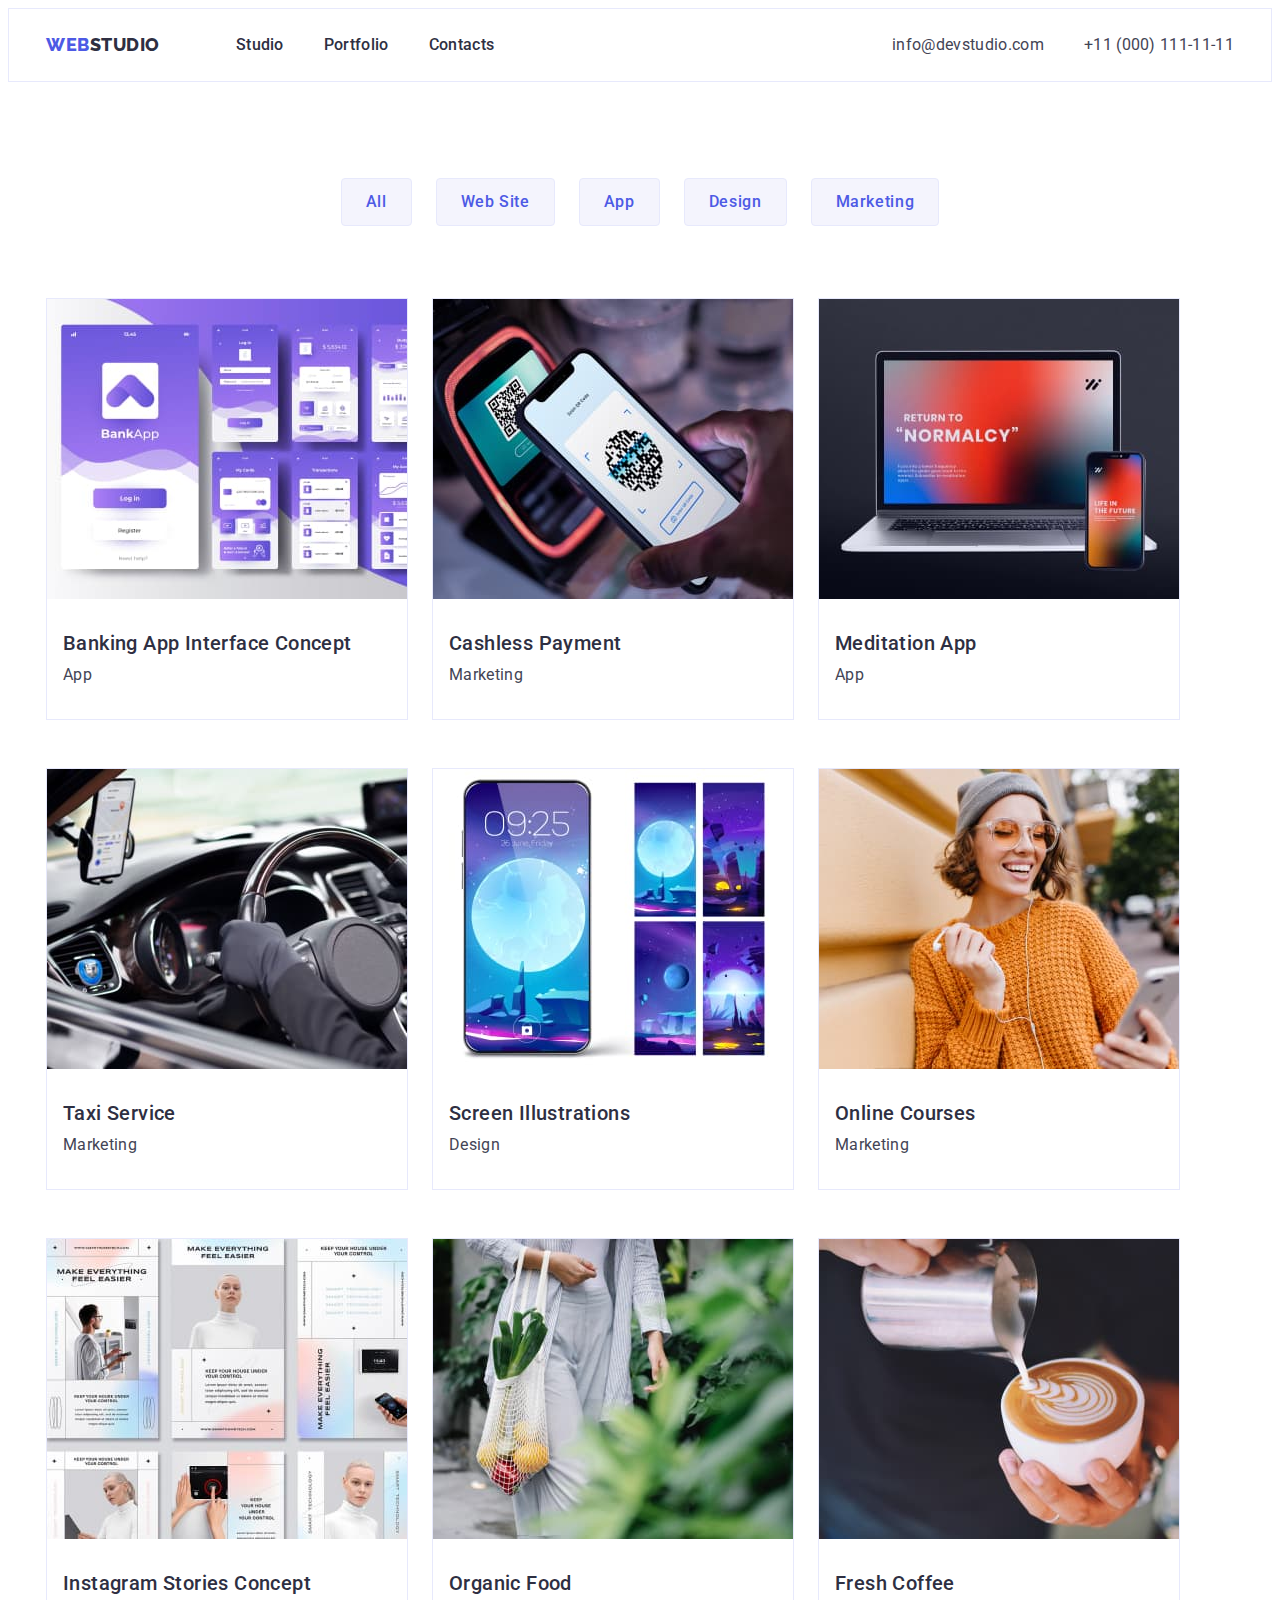
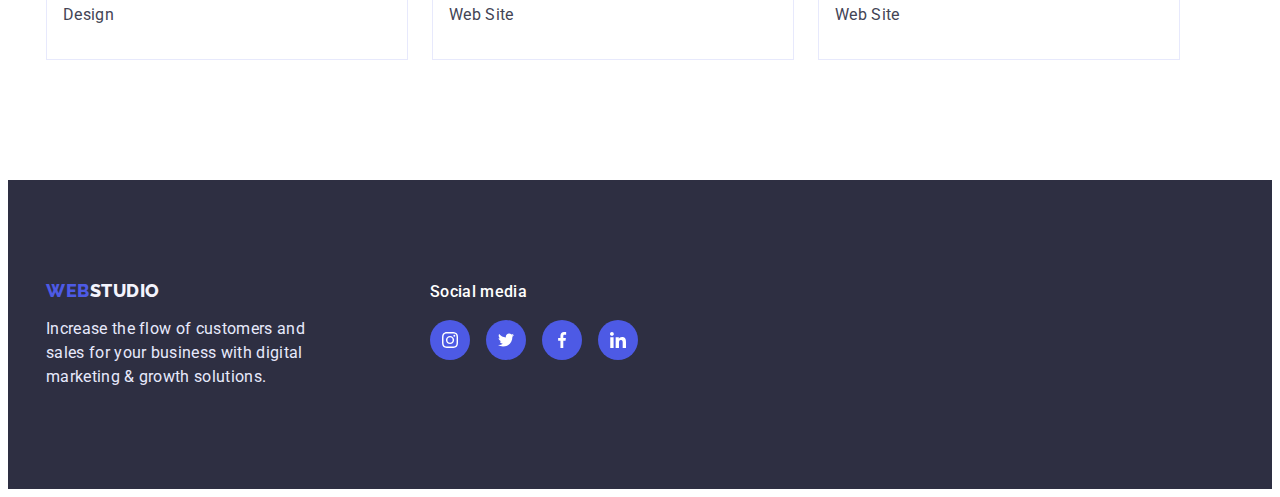
==== portfolio.html @ c5047df6 "proba.finish1" ====
<!DOCTYPE html>
<html lang="en">
<head>
    <meta charset="UTF-8">
    <meta http-equiv="X-UA-Compatible" content="IE=edge">
    <meta name="viewport" content="width=device-width, initial-scale=1.0">
    <title>WEBSTUDIO</title>
    <link rel="preconnect" href="https://fonts.googleapis.com">
    <link rel="preconnect" href="https://fonts.gstatic.com" crossorigin>
    <link href="https://fonts.googleapis.com/css2?family=Raleway:wght@800&family=Roboto:wght@400;500;700;900&display=swap" rel="stylesheet">
    <link rel="stylesheet" href="https://cdnjs.cloudflare.com/ajax/libs/modern-normalize/1.1.0/modern-normalize.min.css" 
    integrity="sha512-wpPYUAdjBVSE4KJnH1VR1HeZfpl1ub8YT/NKx4PuQ5NmX2tKuGu6U/JRp5y+Y8XG2tV+wKQpNHVUX03MfMFn9Q==" 
    crossorigin="anonymous" 
    referrerpolicy="no-referrer" />
    <link rel="stylesheet" href="./css/style.css">
</head>
<body>
    <header class="header">
        <div class="container header-container">
            <nav class="header-navigation">
                <a href="./index.html" class="header-logo link">Web<span class="header-span">Studio</span></a>
                <ul class="header-list list">
                    <li class="header-item"><a class="header-link link" href="./index.html">Studio</a></li>
                    <li class="header-item"><a class="header-link link" href="./portfolio.html">Portfolio</a></li>
                    <li class="header-item"><a class="header-link link" href="">Contacts</a></li>
                </ul>
            </nav>
            <address class="header-address">
                <ul class="header-list list">
                    <li class="header-item">
                        <a class="header-contacts link" href="mailto:info@devstudio.com">info@devstudio.com</a>
                    </li>
                    <li class="header-item">
                        <a class="header-contacts link" href="tel:+110001111111">+11 (000) 111-11-11</a>
                    </li>
                </ul>
            </address>
        </div>
    </header>
    <main>
        <section class="works section">
            <div class="container">
                <h1 hidden class="works-title">Works</h1>
                <ul class="filter-list list">
                    <li class="filter-item">
                        <button class="filter-btn" type="button">All</button>
                    </li>
                    <li class="filter-item">
                        <button class="filter-btn" type="button">Web Site</button>
                    </li>
                    <li class="filter-item">
                        <button class="filter-btn" type="button">App</button>
                    </li>
                    <li class="filter-item">
                        <button class="filter-btn" type="button">Design</button>
                    </li>
                    <li class="filter-item">
                        <button class="filter-btn" type="button">Marketing</button>
                    </li>
                </ul>
                <ul class="works-list list">
                    <li class="works-item works-container">
                        <a href="" class="banking-app-link link">
                            <img src="./images/banking-app.jpg" alt="banking-app" width="360" height="300">
                            <div class="information-container">
                                <h2 class="works-top-text">Banking App Interface Concept</h2>
                                <p class="works-text">App</p>
                            </div>
                        </a>
                    </li>
                    <li class="works-item works-container">
                        <a href="" class="cashless-payment-link link">
                            <img src="./images/cashless-payment.jpg" alt="cashless-payment" width="360" height="300">
                            <div class="information-container">
                                <h2 class="works-top-text">Cashless Payment</h2>
                                <p class="works-text">Marketing</p>
                            </div>
                        </a>
                    </li>
                    <li class="works-item works-container">
                        <a href="" class="meditation-app-link link">
                            <img src="./images/meditation-app.jpg" alt="meditation-app" width="360" height="300">
                            <div class="information-container">
                                <h2 class="works-top-text">Meditation App</h2>
                                <p class="works-text">App</p>
                            </div>
                        </a>
                    </li>
                    <li class="works-item works-container">
                        <a href="" class="taxi-service-link link">
                            <img src="./images/taxi-service.jpg" alt="taxi-service" width="360" height="300">
                            <div class="information-container">
                                <h2 class="works-top-text">Taxi Service</h2>
                                <p class="works-text">Marketing</p>
                            </div>
                        </a>
                    </li>
                    <li class="works-item works-container">
                        <a href="" class="screen-illustration-link link">
                            <img src="./images/screen-illustration.jpg" alt="screen-illustration" width="360" height="300">
                            <div class="information-container">
                                <h2 class="works-top-text">Screen Illustrations</h2>
                                <p class="works-text">Design</p>
                            </div>
                        </a>
                    </li>
                    <li class="works-item works-container">
                        <a href="" class="online-course-link link">
                            <img src="./images/online-courses.jpg" alt="online-course" width="360" height="300">
                            <div class="information-container">
                                <h2 class="works-top-text">Online Courses</h2>
                                <p class="works-text">Marketing</p>
                            </div>
                        </a>
                    </li>
                    <li class="works-item works-container">
                        <a href="" class="instagram-stories-link link">
                            <img src="./images/instagram-stories.jpg" alt="instagram-stories" width="360" height="300">
                            <div class="information-container">
                                <h2 class="works-top-text">Instagram Stories Concept</h2>
                                <p class="works-text">Design</p>
                            </div>
                        </a>
                    </li>
                    <li class="works-item works-container">
                        <a href="" class="organic-food-link link">
                            <img src="./images/organic-food.jpg" alt="organic-food" width="360" height="300">
                            <div class="information-container">
                                <h2 class="works-top-text">Organic Food</h2>
                                <p class="works-text">Web Site</p>
                            </div>
                        </a>
                    </li>
                    <li class="works-item works-container">
                        <a href="" class="fresch-coffe-link link">
                            <img src="./images/fresch-coffe.jpg" alt="fresch-coffe" width="360" height="300">
                            <div class="information-container">
                                <h2 class="works-top-text">Fresh Coffee</h2>
                                <p class="works-text">Web Site</p>
                            </div>
                        </a>
                    </li>
                </ul>
            </div>
        </section>
    </main>
    <footer class="footer">
        <div class="container footer-container">
            <div class="footer-information">
                <a href="./index.html" class="footer-logo link">Web<span class="footer-span">Studio</span></a>
                <p class="footer-text">
                    Increase the flow of customers and sales for your business with digital marketing & growth solutions.
                </p>
            </div>
            <div class="footer-container-soc">
                <h3 class="footer-top-text">
                    Social media
                </h3>
                <ul class="footer-soc-list list">
                    <li class="footer-soc-item"><a href="" class="footer-soc-link link">
                        <svg class="footer-soc-icon" width="16" height="16">
                            <use href="./images/icons.svg#icon-instagram"></use>
                        </svg>
                    </a></li>
                    <li class="footer-soc-item"><a href="" class="footer-soc-link link">
                        <svg class="footer-soc-icon" width="16" height="16">
                            <use href="./images/icons.svg#icon-twitter"></use>
                        </svg>
                    </a></li>
                    <li class="footer-soc-item"><a href="" class="footer-soc-link link">
                        <svg class="footer-soc-icon" width="16" height="16">
                            <use href="./images/icons.svg#icon-facebook"></use>
                        </svg>
                    </a></li>
                    <li class="footer-soc-item"><a href="" class="footer-soc-link link">
                        <svg class="footer-soc-icon" width="16" height="16">
                            <use href="./images/icons.svg#icon-linkedin"></use>
                        </svg>
                    </a></li>
                </ul>
            </div>
        </div>
    </footer>
</body>
</html>
---- css/style.css ----
:root {
    --color-iris: #4d5ae5;
    --color-ocean: #404bbf;
    --color-navy-blue: #2e2f42;
    --color-green: #31d0aa;
    --color-slate: #434455;
    --color-light-slate: #8e8f99;
    --color-cornflower: #e7e9fc;
    --color-cloud: #f4f4fd;
    --color-navy-blue-modal: #2e2f42;
    --color-grey: #2e2f42;
    --brand-color: #3f51b5;
    --bg-gradient: linear-gradient(
    rgba(46, 47, 66, 0.7), 
    rgba(46, 47, 66, 0.7))
}

p,h1,h2,h3,h4,h5,h6 {
    margin: 0;
}

ul {
    margin: 0;
    padding-left: 0;
}
button {
    cursor: pointer;
}
address {
    font-style: normal;
}
img {
    display: block;
}

body {
font-family: 'Roboto', sans-serif;
color: var(--color-slate);
background-color: #FFFFFF;
}

.list {
    list-style: none;
}

.link {
    text-decoration: none;
}

.container {
    width: 1188px;
    padding-left: 15px;
    padding-right: 15px;
    margin: 0 auto;
}
.section {
    padding-top: 120px;
    padding-bottom: 120px;
}

/*-------------------Header-----------------------*/

.header {
background-color: #FFFFFF;
padding-top: 24px;
padding-bottom: 24px;
border: 1px solid #E7E9FC;
}

.header-container {
    display: flex;
    align-items: center;
    justify-content: space-between;
}

.header-navigation{
    display: flex;
    align-items: center;
}

.header-logo {
    font-family: 'Raleway', sans-serif;
    font-weight: 800;
    font-size: 18px;
    line-height: 1.17;
    display: flex;
    align-items: center;
    letter-spacing: 0.03em;
    text-transform: uppercase;
    color: var(--color-iris);
    margin-right: 76px;
}

.header-span {
color: var(--color-navy-blue);
}

.header-list {
    display: flex;
    gap: 40px;
}

.header-link {
font-weight: 500;
font-size: 16px;
line-height: 1.50;
letter-spacing: 0.02em;
color: var(--color-navy-blue);
}

.header-link:hover {
color: var(--color-ocean);
}
.header-link:focus {
color: var(--color-ocean);
 }

.header-address {
font-style: normal;
}
.header-contacts {
font-size: 16px;
line-height: 1.50;
letter-spacing: 0.02em;
color: var(--color-slate);
}

.header-contacts:hover {
color: var(--color-ocean);
}
.header-contacts:focus {
color: var(--color-ocean);
}

/*-------------------Hero-----------------------*/

.hero {
    margin: 0 auto;
    padding-top: 0;
    padding-bottom: 0;
    max-width: 1440px;
    height: 600px;
    background-color: var(--color-navy-blue-modal);
    background-image: var(--bg-gradient), url(../images/people-office.jpg);
    background-repeat: no-repeat;
    background-position: center;
    background-size: contain;

}

.hero-container {
    display: flex;
    flex-direction: column;
    align-items: center;
    padding-top: 188px;
    padding-bottom: 188px;
}

.hero-title {
font-size: 56px;
line-height: 1.07;
text-align: center;
letter-spacing: 0.02em;
color: #FFFFFF;
max-width: 496px;
margin-bottom: 48px;
}

.hero-btn {
min-width: 169px;
height: 56px;
font-family: 'Roboto';
font-style: normal;
font-weight: 500;
font-size: 16px;
line-height: 1.5;
display: flex;
align-items: center;
letter-spacing: 0.04em;
color: #FFFFFF;
flex: none;
order: 0;
flex-grow: 0;
display: flex;
background: var(--color-iris);
padding: 16px 32px;
border-radius: 4px;
border-color: var(--color-iris);
}

.hero-btn:hover {
background-color: var(--color-ocean);
border-radius: 4px;
border-color: var(--color-ocean);
}
.hero-btn:focus {
background-color: var(--color-ocean);
}

/*-------------------Priopity-----------------------*/

.priority{

}

.priority-list {
    display: flex;
    gap: 24px;
    margin: 0 auto;
}

.priority-item {
    width: 264px;
    height: 224px;
    display: flex;
    flex-direction: column;
}
.priority-soc-link {
    width: 100%;
    height: 100%;
    border-radius: 4px;
    background-color: var(--color-cloud);
    display: flex;
    align-items: center;
    justify-content: center;
}

.priority-soc-icon {
    fill: var(--color-grey);
}

.priority-top-text {
font-weight: 500;
font-size: 20px;
line-height: 1.20;
letter-spacing: 0.02em;
color: var(--color-navy-blue);
margin-top: 8px;
margin-bottom: 8px;
}

.priority-text {
font-size: 16px;
line-height: 1.50;
letter-spacing: 0.02em;
color: var(--color-slate);
width: 264px;
}

/*-------------------About-----------------------*/

.about {
    padding-top: 0;
}

.about-list {
    display: flex;
    gap: 24px;
}

.about-subtitle {
font-size: 36px;
line-height: 1.11;
text-align: center;
letter-spacing: 0.02em;
text-transform: capitalize;
color: var(--color-navy-blue);
margin-bottom: 72px;
}

/*-------------------Team-----------------------*/

.team {
background: var(--color-cloud);

}

.team-subtitle {
font-size: 36px;
line-height: 1.11;
text-align: center;
letter-spacing: 0.02em;
text-transform: capitalize;
color: var(--color-navy-blue);
margin-bottom: 72px;
}

.team-list {
    display: flex;
    gap: 24px;
}

.team-item {
background: #FFFFFF;
box-shadow: 0px 1px 6px rgba(46, 47, 66, 0.08), 
0px 1px 1px rgba(46, 47, 66, 0.16), 
0px 2px 1px rgba(46, 47, 66, 0.08);
border-radius: 0px 0px 4px 4px;
}

.team-container {
    margin: 32px 16px;
}

.team-top-text {
font-weight: 500;
font-size: 20px;
line-height: 1.20;
text-align: center;
letter-spacing: 0.02em;
color: var(--color-grey);
margin-bottom: 8px;
}

.team-text {
font-size: 16px;
line-height: 1.50;
text-align: center;
letter-spacing: 0.02em;
color: var(--color-slate);
}

.team-soc-list {
    display: flex;
    justify-content: center;
    gap: 24px;
    margin-top: 8px;
}

.team-soc-item {
    width: 40px;
    height: 40px;
}

.team-soc-link {
    width: 100%;
    height: 100%;
    border-radius: 50%;
    background-color: var(--color-iris);
    display: flex;
    align-items: center;
    justify-content: center;
}

.team-soc-icon{
    fill: #FFFFFF;
}

.team-soc-link:hover{
background-color: var(--color-ocean);
}
.team-soc-link:focus{
background-color: var(--color-ocean);
}

/*-------------------CLient-----------------------*/


.client-subtitle {
font-size: 36px;
line-height: 1.11;
text-align: center;
letter-spacing: 0.02em;
text-transform: capitalize;
color: var(--color-grey);
margin-bottom: 72px;
}

.client-list {
    display: flex;
    justify-content: center;
    gap: 24px;
}

.client-item {
    min-width: 168px;
}

.client-soc-link {
    width: 100%;
    height: 100%;
    border-radius: 4px;
    border: 1px solid var(--color-light-slate);
    background-color: transparent;
    display: flex;
    align-items: center;
    justify-content: center;
}

.client-soc-icon{
    fill: var(--color-light-slate);
    margin: 16px 32px;
}

.client-soc-link:hover{  
    width: 100%;
    height: 100%;
    border: 1px solid var(--color-ocean);
    border-radius: 4px;
}

.client-soc-link:hover > .client-soc-icon {
    fill: var(--color-ocean);
}

.client-soc-link:focus{  
    width: 100%;
    height: 100%;
    border: 1px solid var(--color-ocean);
    border-radius: 4px;
}

.client-soc-link:focus > .client-soc-icon {
    fill: var(--color-ocean);
}

/*-------------------Filter-----------------------*/

.filter {

}

.filter-list {
    display: flex;
    margin-bottom: 72px;
    justify-content: center;
    gap: 24px;
}

.filter-btn {
    height: 48px;
    font-family: 'Roboto', sans-serif;
    font-weight: 500;
    font-size: 16px;
    line-height: 1.50;
    display: flex;
    align-items: center;
    text-align: center;
    letter-spacing: 0.04em;
    color: var(--color-iris);
    background-color: var(--color-cloud);
    cursor: pointer;
    background: #F4F4FD;
    border: 1px solid #E7E9FC;
    border-radius: 4px;
    flex: none;
    order: 3;
    flex-grow: 0;
    padding: 12px 24px;
}

.filter-btn:hover {
    color: #FFFFFF;
    background: #404BBF;
    box-shadow: 0px 3px 1px rgba(0, 0, 0, 0.1), 
    0px 2px 1px rgba(0, 0, 0, 0.08), 
    0px 2px 2px rgba(0, 0, 0, 0.12);
    border-radius: 4px;
}
.filter-btn:focus {
    color: #FFFFFF;
    background: #404BBF;
    box-shadow: 0px 3px 1px rgba(0, 0, 0, 0.1), 
    0px 2px 1px rgba(0, 0, 0, 0.08), 
    0px 2px 2px rgba(0, 0, 0, 0.12);
    border-radius: 4px;
}

/*-------------------Works-----------------------*/

.works {

padding-top: 96px;
padding-bottom: 120px;
}

.works-list {
    display: flex;
    flex-wrap: wrap;
    gap: 48px 24px;
}

.works-container {
box-sizing: border-box;
background: #FFFFFF;
border: 1px solid #E7E9FC;
}

.works-container:hover {
background: #FFFFFF;
border: 1px solid #F4F4FD;
box-shadow: 0px 1px 6px rgba(46, 47, 66, 0.08), 
0px 1px 1px rgba(46, 47, 66, 0.16), 
0px 2px 1px rgba(46, 47, 66, 0.08);
}

.works-container:focus {
background: #FFFFFF;
border: 1px solid #F4F4FD;
box-shadow: 0px 1px 6px rgba(46, 47, 66, 0.08), 
0px 1px 1px rgba(46, 47, 66, 0.16), 
0px 2px 1px rgba(46, 47, 66, 0.08);
}

.information-container {
    margin-top: 32px;
    margin-bottom: 32px;
    padding-left: 16px
}

.works-top-text {
font-weight: 500;
font-size: 20px;
line-height: 1.20;
letter-spacing: 0.02em;
color: var(--color-navy-blue);
margin-bottom: 8px;
}
.works-text {
font-size: 16px;
line-height: 1.50;
letter-spacing: 0.02em;
color: var(--color-slate);
}

/*-------------------Footer-----------------------*/

.footer {
background-color: var(--color-navy-blue);
padding-top: 100px;
padding-bottom: 100px;
}

.footer-container {
    display: flex;
    align-items: baseline;
    justify-content: flex-start;
}

.footer-logo {
font-family: 'Raleway', sans-serif;
font-style: normal;
font-weight: 800;
font-size: 18px;
line-height: 1.17;
display: flex;
align-items: center;
letter-spacing: 0.03em;
text-transform: uppercase;
color: var(--color-iris);
margin-bottom: 16px;
}

.footer-span {
color: var(--color-cloud);
}

.footer-text {
font-size: 16px;
line-height: 1.50;
letter-spacing: 0.02em;
color: var(--color-cornflower);
width: 264px;
}

.footer-container-soc {
    display: flex;
    flex-direction: column;
    align-items: flex-start;
    margin-left: 120px;
}
.footer-top-text {
font-weight: 500;
font-size: 16px;
line-height: 1.50;
letter-spacing: 0.02em;
color: #FFFFFF;
margin-bottom: 16px;
}
.footer-soc-list {
    display: flex;
    justify-content: center;
    gap: 16px;
}

.footer-soc-item {
    width: 40px;
    height: 40px;
}

.footer-soc-link {
    width: 100%;
    height: 100%;
    border-radius: 50%;
    background-color: var(--color-iris);
    display: flex;
    align-items: center;
    justify-content: center;
}

.footer-soc-icon {
    fill: #FFFFFF;
}

.footer-soc-link:hover{
background-color: var(--color-green);
}
.footer-soc-link:focus{
background-color: var(--color-green);
}
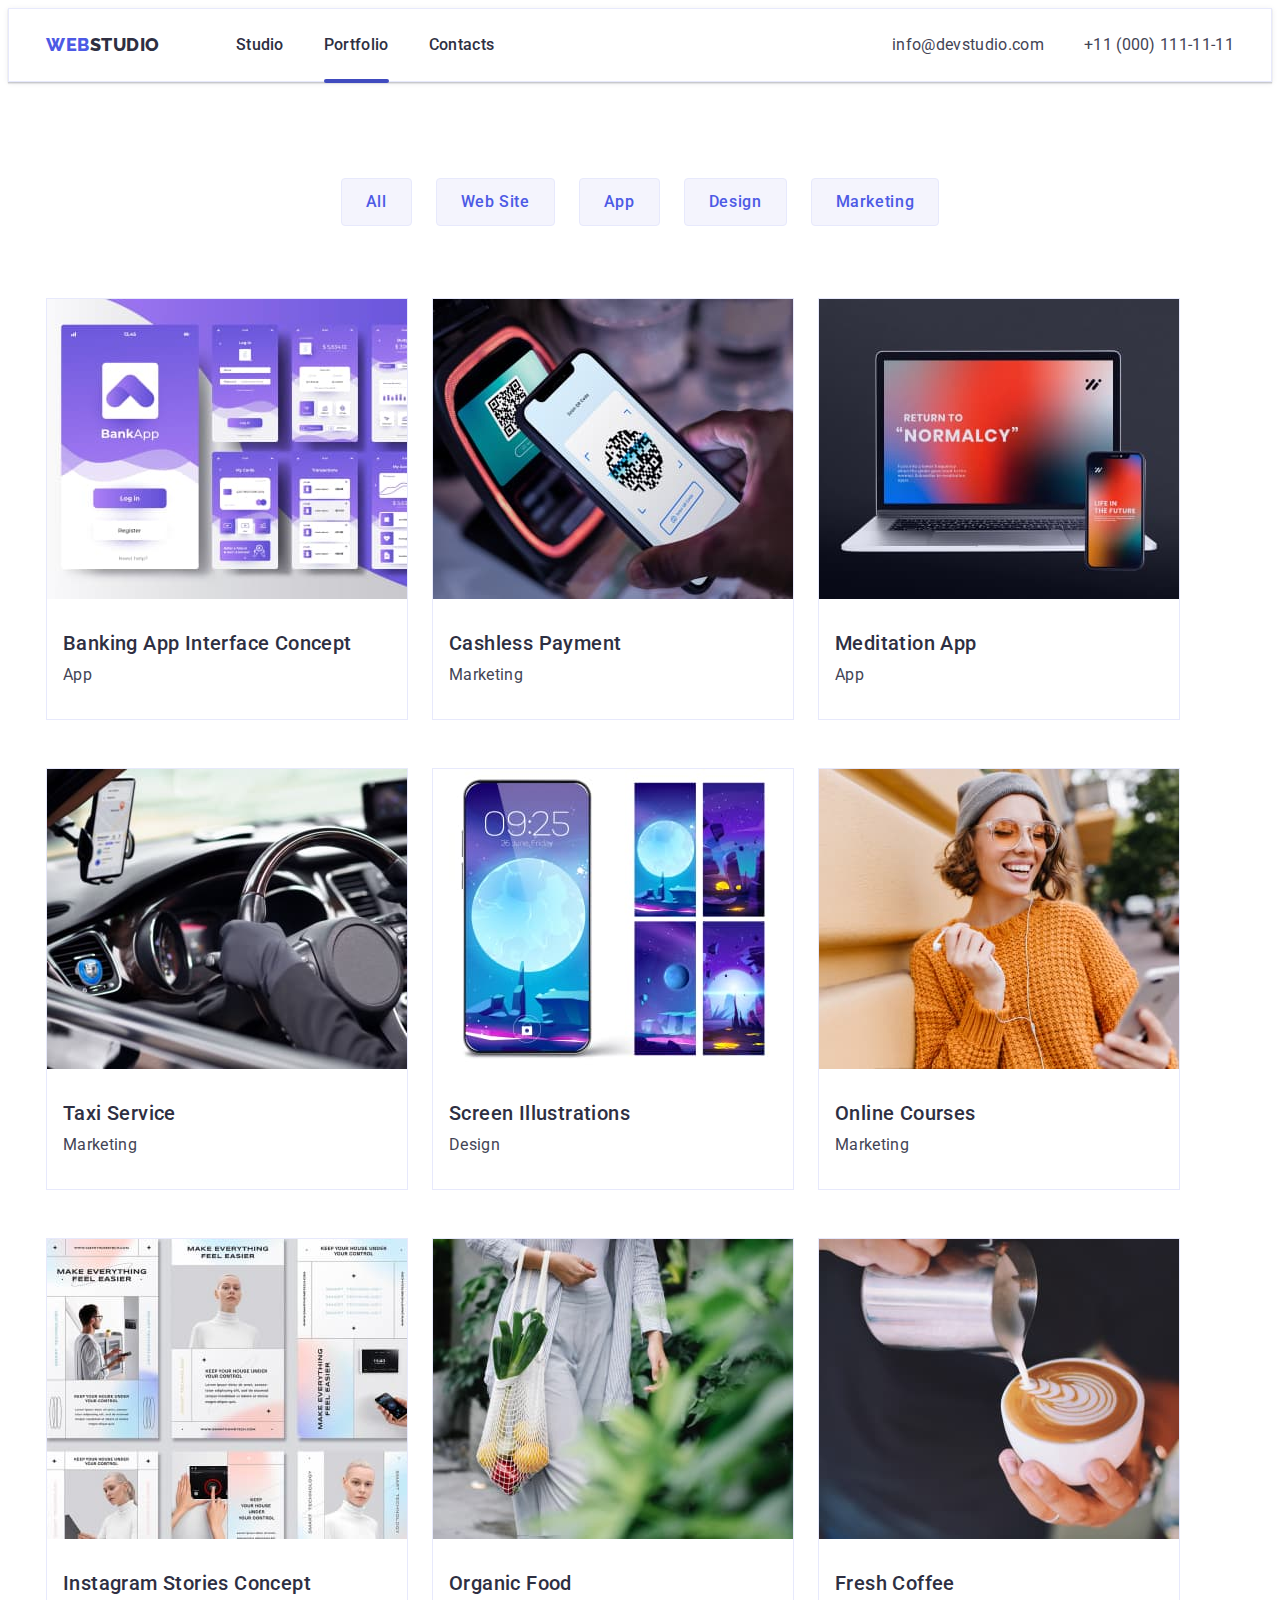
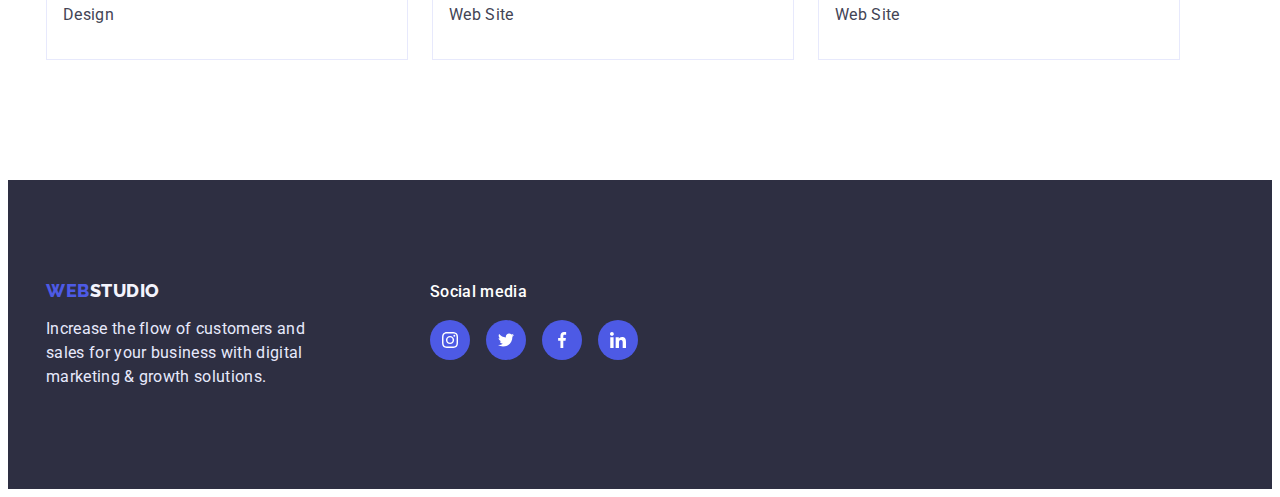
==== commit 17b44bf8: "proba finish 2" ====
--- a/portfolio.html
+++ b/portfolio.html
@@ -20,9 +20,15 @@
             <nav class="header-navigation">
                 <a href="./index.html" class="header-logo link">Web<span class="header-span">Studio</span></a>
                 <ul class="header-list list">
-                    <li class="header-item"><a class="header-link link" href="./index.html">Studio</a></li>
-                    <li class="header-item"><a class="header-link link" href="./portfolio.html">Portfolio</a></li>
-                    <li class="header-item"><a class="header-link link" href="">Contacts</a></li>
+                    <li class="header-item">
+                        <a class="header-link link" href="./index.html">Studio</a>
+                    </li>
+                    <li class="header-item">
+                        <a class="header-link link current" href="./portfolio.html">Portfolio</a>
+                    </li>
+                    <li class="header-item">
+                        <a class="header-link link" href="">Contacts</a>
+                    </li>
                 </ul>
             </nav>
             <address class="header-address">
@@ -61,7 +67,15 @@
                 <ul class="works-list list">
                     <li class="works-item works-container">
                         <a href="" class="banking-app-link link">
-                            <img src="./images/banking-app.jpg" alt="banking-app" width="360" height="300">
+                            <div class="works-cover-wrap">
+                                <img src="./images/banking-app.jpg" alt="banking-app" width="360" height="300">
+                                <p class="works-cover-text">14 Stylish and User-Friendly App Design Concepts · 
+                                    Task Manager App ·
+                                    Calorie Tracker App · 
+                                    Exotic Fruit Ecommerce App ·
+                                    Cloud Storage App
+                                </p>
+                            </div>
                             <div class="information-container">
                                 <h2 class="works-top-text">Banking App Interface Concept</h2>
                                 <p class="works-text">App</p>
@@ -70,7 +84,15 @@
                     </li>
                     <li class="works-item works-container">
                         <a href="" class="cashless-payment-link link">
-                            <img src="./images/cashless-payment.jpg" alt="cashless-payment" width="360" height="300">
+                            <div class="works-cover-wrap">
+                                <img src="./images/cashless-payment.jpg" alt="cashless-payment" width="360" height="300">
+                                <p class="works-cover-text">14 Stylish and User-Friendly App Design Concepts · 
+                                    Task Manager App ·
+                                    Calorie Tracker App · 
+                                    Exotic Fruit Ecommerce App ·
+                                    Cloud Storage App
+                                </p>
+                            </div>
                             <div class="information-container">
                                 <h2 class="works-top-text">Cashless Payment</h2>
                                 <p class="works-text">Marketing</p>
@@ -79,7 +101,15 @@
                     </li>
                     <li class="works-item works-container">
                         <a href="" class="meditation-app-link link">
-                            <img src="./images/meditation-app.jpg" alt="meditation-app" width="360" height="300">
+                            <div class="works-cover-wrap">
+                                <img src="./images/meditation-app.jpg" alt="meditation-app" width="360" height="300">
+                                <p class="works-cover-text">14 Stylish and User-Friendly App Design Concepts · 
+                                    Task Manager App ·
+                                    Calorie Tracker App · 
+                                    Exotic Fruit Ecommerce App ·
+                                    Cloud Storage App
+                                </p>
+                            </div>
                             <div class="information-container">
                                 <h2 class="works-top-text">Meditation App</h2>
                                 <p class="works-text">App</p>
@@ -88,7 +118,15 @@
                     </li>
                     <li class="works-item works-container">
                         <a href="" class="taxi-service-link link">
-                            <img src="./images/taxi-service.jpg" alt="taxi-service" width="360" height="300">
+                            <div class="works-cover-wrap">
+                                <img src="./images/taxi-service.jpg" alt="taxi-service" width="360" height="300">
+                                <p class="works-cover-text">14 Stylish and User-Friendly App Design Concepts · 
+                                    Task Manager App ·
+                                    Calorie Tracker App · 
+                                    Exotic Fruit Ecommerce App ·
+                                    Cloud Storage App
+                                </p>
+                            </div>
                             <div class="information-container">
                                 <h2 class="works-top-text">Taxi Service</h2>
                                 <p class="works-text">Marketing</p>
@@ -97,7 +135,15 @@
                     </li>
                     <li class="works-item works-container">
                         <a href="" class="screen-illustration-link link">
-                            <img src="./images/screen-illustration.jpg" alt="screen-illustration" width="360" height="300">
+                            <div class="works-cover-wrap">
+                                <img src="./images/screen-illustration.jpg" alt="screen-illustration" width="360" height="300">
+                                <p class="works-cover-text">14 Stylish and User-Friendly App Design Concepts · 
+                                    Task Manager App ·
+                                    Calorie Tracker App · 
+                                    Exotic Fruit Ecommerce App ·
+                                    Cloud Storage App
+                            </p>
+                            </div>
                             <div class="information-container">
                                 <h2 class="works-top-text">Screen Illustrations</h2>
                                 <p class="works-text">Design</p>
@@ -106,7 +152,15 @@
                     </li>
                     <li class="works-item works-container">
                         <a href="" class="online-course-link link">
-                            <img src="./images/online-courses.jpg" alt="online-course" width="360" height="300">
+                            <div class="works-cover-wrap">
+                                <img src="./images/online-courses.jpg" alt="online-course" width="360" height="300">
+                                <p class="works-cover-text">14 Stylish and User-Friendly App Design Concepts · 
+                                    Task Manager App ·
+                                    Calorie Tracker App · 
+                                    Exotic Fruit Ecommerce App ·
+                                    Cloud Storage App
+                                </p>
+                            </div>
                             <div class="information-container">
                                 <h2 class="works-top-text">Online Courses</h2>
                                 <p class="works-text">Marketing</p>
@@ -115,7 +169,15 @@
                     </li>
                     <li class="works-item works-container">
                         <a href="" class="instagram-stories-link link">
-                            <img src="./images/instagram-stories.jpg" alt="instagram-stories" width="360" height="300">
+                            <div class="works-cover-wrap">
+                                <img src="./images/instagram-stories.jpg" alt="instagram-stories" width="360" height="300">
+                                <p class="works-cover-text">14 Stylish and User-Friendly App Design Concepts · 
+                                    Task Manager App ·
+                                    Calorie Tracker App · 
+                                    Exotic Fruit Ecommerce App ·
+                                    Cloud Storage App
+                                </p>
+                            </div>
                             <div class="information-container">
                                 <h2 class="works-top-text">Instagram Stories Concept</h2>
                                 <p class="works-text">Design</p>
@@ -124,7 +186,15 @@
                     </li>
                     <li class="works-item works-container">
                         <a href="" class="organic-food-link link">
-                            <img src="./images/organic-food.jpg" alt="organic-food" width="360" height="300">
+                            <div class="works-cover-wrap">
+                                <img src="./images/organic-food.jpg" alt="organic-food" width="360" height="300">
+                                <p class="works-cover-text">14 Stylish and User-Friendly App Design Concepts · 
+                                    Task Manager App ·
+                                    Calorie Tracker App · 
+                                    Exotic Fruit Ecommerce App ·
+                                    Cloud Storage App
+                                </p>
+                            </div>
                             <div class="information-container">
                                 <h2 class="works-top-text">Organic Food</h2>
                                 <p class="works-text">Web Site</p>
@@ -133,7 +203,15 @@
                     </li>
                     <li class="works-item works-container">
                         <a href="" class="fresch-coffe-link link">
-                            <img src="./images/fresch-coffe.jpg" alt="fresch-coffe" width="360" height="300">
+                            <div class="works-cover-wrap">
+                                <img src="./images/fresch-coffe.jpg" alt="fresch-coffe" width="360" height="300">
+                                <p class="works-cover-text">14 Stylish and User-Friendly App Design Concepts · 
+                                    Task Manager App ·
+                                    Calorie Tracker App · 
+                                    Exotic Fruit Ecommerce App ·
+                                    Cloud Storage App
+                                </p>
+                            </div>
                             <div class="information-container">
                                 <h2 class="works-top-text">Fresh Coffee</h2>
                                 <p class="works-text">Web Site</p>
--- a/css/style.css
+++ b/css/style.css
@@ -34,9 +34,9 @@
 }
 
 body {
-font-family: 'Roboto', sans-serif;
-color: var(--color-slate);
-background-color: #FFFFFF;
+    font-family: 'Roboto', sans-serif;
+    color: var(--color-slate);
+    background-color: #FFFFFF;
 }
 
 .list {
@@ -61,10 +61,13 @@
 /*-------------------Header-----------------------*/
 
 .header {
-background-color: #FFFFFF;
-padding-top: 24px;
-padding-bottom: 24px;
-border: 1px solid #E7E9FC;
+    background-color: #FFFFFF;
+    padding-top: 24px;
+    padding-bottom: 24px;
+    border: 1px solid #E7E9FC;
+    box-shadow: 0px 2px 1px rgba(46, 47, 66, 0.08), 
+    0px 1px 1px rgba(46, 47, 66, 0.16), 
+    0px 1px 6px rgba(46, 47, 66, 0.08);
 }
 
 .header-container {
@@ -92,7 +95,7 @@
 }
 
 .header-span {
-color: var(--color-navy-blue);
+    color: var(--color-navy-blue);
 }
 
 .header-list {
@@ -101,35 +104,52 @@
 }
 
 .header-link {
-font-weight: 500;
-font-size: 16px;
-line-height: 1.50;
-letter-spacing: 0.02em;
-color: var(--color-navy-blue);
+    font-weight: 500;
+    font-size: 16px;
+    line-height: 1.50;
+    letter-spacing: 0.02em;
+    color: var(--color-navy-blue);
+    transition: color 250ms linear;
 }
 
 .header-link:hover {
-color: var(--color-ocean);
+    color: var(--color-ocean);
 }
 .header-link:focus {
-color: var(--color-ocean);
- }
+    color: var(--color-ocean);
+}
+
+.current {
+    position: relative;
+}
+
+.current::after {
+    content: '';
+    position: absolute;
+    left: 0;
+    top: 44px;
+    width: 100%;
+    height: 4px;
+    border-radius: 2px;
+    background-color: #404BBF;
+}
 
 .header-address {
-font-style: normal;
+    font-style: normal;
 }
 .header-contacts {
-font-size: 16px;
-line-height: 1.50;
-letter-spacing: 0.02em;
-color: var(--color-slate);
+    font-size: 16px;
+    line-height: 1.50;
+    letter-spacing: 0.02em;
+    color: var(--color-slate);
+    transition: color 250ms linear;
 }
 
 .header-contacts:hover {
-color: var(--color-ocean);
+    color: var(--color-ocean);
 }
 .header-contacts:focus {
-color: var(--color-ocean);
+    color: var(--color-ocean);
 }
 
 /*-------------------Hero-----------------------*/
@@ -157,44 +177,45 @@
 }
 
 .hero-title {
-font-size: 56px;
-line-height: 1.07;
-text-align: center;
-letter-spacing: 0.02em;
-color: #FFFFFF;
-max-width: 496px;
-margin-bottom: 48px;
+    font-size: 56px;
+    line-height: 1.07;
+    text-align: center;
+    letter-spacing: 0.02em;
+    color: #FFFFFF;
+    max-width: 496px;
+    margin-bottom: 48px;
 }
 
 .hero-btn {
-min-width: 169px;
-height: 56px;
-font-family: 'Roboto';
-font-style: normal;
-font-weight: 500;
-font-size: 16px;
-line-height: 1.5;
-display: flex;
-align-items: center;
-letter-spacing: 0.04em;
-color: #FFFFFF;
-flex: none;
-order: 0;
-flex-grow: 0;
-display: flex;
-background: var(--color-iris);
-padding: 16px 32px;
-border-radius: 4px;
-border-color: var(--color-iris);
+    min-width: 169px;
+    height: 56px;
+    font-family: 'Roboto';
+    font-style: normal;
+    font-weight: 500;
+    font-size: 16px;
+    line-height: 1.5;
+    display: flex;
+    align-items: center;
+    letter-spacing: 0.04em;
+    color: #FFFFFF;
+    flex: none;
+    order: 0;
+    flex-grow: 0;
+    display: flex;
+    background: var(--color-iris);
+    padding: 16px 32px;
+    border-radius: 4px;
+    border-color: var(--color-iris);
+    transition: background-color 250ms linear, border-color 250ms linear;
 }
 
 .hero-btn:hover {
-background-color: var(--color-ocean);
-border-radius: 4px;
-border-color: var(--color-ocean);
+    background-color: var(--color-ocean);
+    border-radius: 4px;
+    border-color: var(--color-ocean);
 }
 .hero-btn:focus {
-background-color: var(--color-ocean);
+    background-color: var(--color-ocean);
 }
 
 /*-------------------Priopity-----------------------*/
@@ -230,21 +251,21 @@
 }
 
 .priority-top-text {
-font-weight: 500;
-font-size: 20px;
-line-height: 1.20;
-letter-spacing: 0.02em;
-color: var(--color-navy-blue);
-margin-top: 8px;
-margin-bottom: 8px;
+    font-weight: 500;
+    font-size: 20px;
+    line-height: 1.20;
+    letter-spacing: 0.02em;
+    color: var(--color-navy-blue);
+    margin-top: 8px;
+    margin-bottom: 8px;
 }
 
 .priority-text {
-font-size: 16px;
-line-height: 1.50;
-letter-spacing: 0.02em;
-color: var(--color-slate);
-width: 264px;
+    font-size: 16px;
+    line-height: 1.50;
+    letter-spacing: 0.02em;
+    color: var(--color-slate);
+    width: 264px;
 }
 
 /*-------------------About-----------------------*/
@@ -259,30 +280,30 @@
 }
 
 .about-subtitle {
-font-size: 36px;
-line-height: 1.11;
-text-align: center;
-letter-spacing: 0.02em;
-text-transform: capitalize;
-color: var(--color-navy-blue);
-margin-bottom: 72px;
+    font-size: 36px;
+    line-height: 1.11;
+    text-align: center;
+    letter-spacing: 0.02em;
+    text-transform: capitalize;
+    color: var(--color-navy-blue);
+    margin-bottom: 72px;
 }
 
 /*-------------------Team-----------------------*/
 
 .team {
-background: var(--color-cloud);
+    background: var(--color-cloud);
 
 }
 
 .team-subtitle {
-font-size: 36px;
-line-height: 1.11;
-text-align: center;
-letter-spacing: 0.02em;
-text-transform: capitalize;
-color: var(--color-navy-blue);
-margin-bottom: 72px;
+    font-size: 36px;
+    line-height: 1.11;
+    text-align: center;
+    letter-spacing: 0.02em;
+    text-transform: capitalize;
+    color: var(--color-navy-blue);
+    margin-bottom: 72px;
 }
 
 .team-list {
@@ -291,11 +312,11 @@
 }
 
 .team-item {
-background: #FFFFFF;
-box-shadow: 0px 1px 6px rgba(46, 47, 66, 0.08), 
-0px 1px 1px rgba(46, 47, 66, 0.16), 
-0px 2px 1px rgba(46, 47, 66, 0.08);
-border-radius: 0px 0px 4px 4px;
+    background: #FFFFFF;
+    box-shadow: 0px 1px 6px rgba(46, 47, 66, 0.08), 
+    0px 1px 1px rgba(46, 47, 66, 0.16), 
+    0px 2px 1px rgba(46, 47, 66, 0.08);
+    border-radius: 0px 0px 4px 4px;
 }
 
 .team-container {
@@ -303,21 +324,21 @@
 }
 
 .team-top-text {
-font-weight: 500;
-font-size: 20px;
-line-height: 1.20;
-text-align: center;
-letter-spacing: 0.02em;
-color: var(--color-grey);
-margin-bottom: 8px;
+    font-weight: 500;
+    font-size: 20px;
+    line-height: 1.20;
+    text-align: center;
+    letter-spacing: 0.02em;
+    color: var(--color-grey);
+    margin-bottom: 8px;
 }
 
 .team-text {
-font-size: 16px;
-line-height: 1.50;
-text-align: center;
-letter-spacing: 0.02em;
-color: var(--color-slate);
+    font-size: 16px;
+    line-height: 1.50;
+    text-align: center;
+    letter-spacing: 0.02em;
+    color: var(--color-slate);
 }
 
 .team-soc-list {
@@ -340,6 +361,7 @@
     display: flex;
     align-items: center;
     justify-content: center;
+    transition: background-color 250ms linear;
 }
 
 .team-soc-icon{
@@ -347,23 +369,23 @@
 }
 
 .team-soc-link:hover{
-background-color: var(--color-ocean);
+    background-color: var(--color-ocean);
 }
 .team-soc-link:focus{
-background-color: var(--color-ocean);
+    background-color: var(--color-ocean);
 }
 
 /*-------------------CLient-----------------------*/
 
 
 .client-subtitle {
-font-size: 36px;
-line-height: 1.11;
-text-align: center;
-letter-spacing: 0.02em;
-text-transform: capitalize;
-color: var(--color-grey);
-margin-bottom: 72px;
+    font-size: 36px;
+    line-height: 1.11;
+    text-align: center;
+    letter-spacing: 0.02em;
+    text-transform: capitalize;
+    color: var(--color-grey);
+    margin-bottom: 72px;
 }
 
 .client-list {
@@ -385,18 +407,17 @@
     display: flex;
     align-items: center;
     justify-content: center;
+    transition: border 250ms linear;
 }
 
 .client-soc-icon{
     fill: var(--color-light-slate);
     margin: 16px 32px;
+    transition: fill 250ms linear;
 }
 
 .client-soc-link:hover{  
-    width: 100%;
-    height: 100%;
     border: 1px solid var(--color-ocean);
-    border-radius: 4px;
 }
 
 .client-soc-link:hover > .client-soc-icon {
@@ -404,10 +425,8 @@
 }
 
 .client-soc-link:focus{  
-    width: 100%;
-    height: 100%;
     border: 1px solid var(--color-ocean);
-    border-radius: 4px;
+ 
 }
 
 .client-soc-link:focus > .client-soc-icon {
@@ -438,7 +457,6 @@
     text-align: center;
     letter-spacing: 0.04em;
     color: var(--color-iris);
-    background-color: var(--color-cloud);
     cursor: pointer;
     background: #F4F4FD;
     border: 1px solid #E7E9FC;
@@ -447,6 +465,7 @@
     order: 3;
     flex-grow: 0;
     padding: 12px 24px;
+    transition: color 250ms linear, background 250ms linear, box-shadow 250ms linear;
 }
 
 .filter-btn:hover {
@@ -455,7 +474,6 @@
     box-shadow: 0px 3px 1px rgba(0, 0, 0, 0.1), 
     0px 2px 1px rgba(0, 0, 0, 0.08), 
     0px 2px 2px rgba(0, 0, 0, 0.12);
-    border-radius: 4px;
 }
 .filter-btn:focus {
     color: #FFFFFF;
@@ -463,15 +481,13 @@
     box-shadow: 0px 3px 1px rgba(0, 0, 0, 0.1), 
     0px 2px 1px rgba(0, 0, 0, 0.08), 
     0px 2px 2px rgba(0, 0, 0, 0.12);
-    border-radius: 4px;
 }
 
 /*-------------------Works-----------------------*/
 
 .works {
-
-padding-top: 96px;
-padding-bottom: 120px;
+    padding-top: 96px;
+    padding-bottom: 120px;
 }
 
 .works-list {
@@ -481,25 +497,118 @@
 }
 
 .works-container {
-box-sizing: border-box;
-background: #FFFFFF;
-border: 1px solid #E7E9FC;
+    box-sizing: border-box;
+    background: #FFFFFF;
+    border: 1px solid #E7E9FC;
+    transition: background 250ms linear, box-shadow 250ms linear;
 }
 
 .works-container:hover {
-background: #FFFFFF;
-border: 1px solid #F4F4FD;
-box-shadow: 0px 1px 6px rgba(46, 47, 66, 0.08), 
-0px 1px 1px rgba(46, 47, 66, 0.16), 
-0px 2px 1px rgba(46, 47, 66, 0.08);
+    background: #FFFFFF;
+    box-shadow: 0px 1px 6px rgba(46, 47, 66, 0.08), 
+    0px 1px 1px rgba(46, 47, 66, 0.16), 
+    0px 2px 1px rgba(46, 47, 66, 0.08);
 }
 
 .works-container:focus {
-background: #FFFFFF;
-border: 1px solid #F4F4FD;
-box-shadow: 0px 1px 6px rgba(46, 47, 66, 0.08), 
-0px 1px 1px rgba(46, 47, 66, 0.16), 
-0px 2px 1px rgba(46, 47, 66, 0.08);
+    background: #FFFFFF;
+    box-shadow: 0px 1px 6px rgba(46, 47, 66, 0.08), 
+    0px 1px 1px rgba(46, 47, 66, 0.16), 
+    0px 2px 1px rgba(46, 47, 66, 0.08);
+}
+
+.banking-app-link {
+    display: block;
+}
+
+.banking-app-link:hover .works-cover-text {
+    transform: translate(0);
+}
+
+.cashless-payment-link {
+    display: block;
+}
+
+.cashless-payment-link:hover .works-cover-text {
+    transform: translate(0);
+}
+
+.meditation-app-link {
+    display: block;
+}
+
+.meditation-app-link:hover .works-cover-text {
+    transform: translate(0);
+}
+
+.taxi-service-link {
+    display: block;
+}
+
+.taxi-service-link:hover .works-cover-text {
+    transform: translate(0);
+}
+
+.screen-illustration-link {
+    display: block;
+}
+
+.screen-illustration-link:hover .works-cover-text {
+    transform: translate(0);
+}
+
+.online-course-link {
+    display: block;
+}
+
+.online-course-link:hover .works-cover-text {
+    transform: translate(0);
+}
+
+.instagram-stories-link {
+    display: block;
+}
+
+.instagram-stories-link:hover .works-cover-text {
+    transform: translate(0);
+}
+
+.organic-food-link {
+    display: block;
+}
+
+.organic-food-link:hover .works-cover-text {
+    transform: translate(0);
+}
+
+.fresch-coffe-link {
+    display: block;
+}
+
+.fresch-coffe-link:hover .works-cover-text {
+    transform: translate(0);
+}
+
+.works-cover-wrap {
+    position: relative;   
+    overflow: hidden; 
+}
+
+.works-cover-text {
+    position: absolute;
+    top: 0;
+    font-family: 'Roboto';
+    font-style: normal;
+    font-weight: 400;
+    font-size: 16px;
+    line-height: 1.50;
+    letter-spacing: 0.02em;
+    color: #F4F4FD;
+    background-color: #4D5AE5;
+    padding: 40px 32px;
+    height: 100%;
+    transform: translateY(100%);
+    transition: transform 250ms linear;
 }
 
 .information-container {
@@ -509,26 +618,26 @@
 }
 
 .works-top-text {
-font-weight: 500;
-font-size: 20px;
-line-height: 1.20;
-letter-spacing: 0.02em;
-color: var(--color-navy-blue);
-margin-bottom: 8px;
+    font-weight: 500;
+    font-size: 20px;
+    line-height: 1.20;
+    letter-spacing: 0.02em;
+    color: var(--color-navy-blue);
+    margin-bottom: 8px;
 }
 .works-text {
-font-size: 16px;
-line-height: 1.50;
-letter-spacing: 0.02em;
-color: var(--color-slate);
+    font-size: 16px;
+    line-height: 1.50;
+    letter-spacing: 0.02em;
+    color: var(--color-slate);
 }
 
 /*-------------------Footer-----------------------*/
 
 .footer {
-background-color: var(--color-navy-blue);
-padding-top: 100px;
-padding-bottom: 100px;
+    background-color: var(--color-navy-blue);
+    padding-top: 100px;
+    padding-bottom: 100px;
 }
 
 .footer-container {
@@ -538,29 +647,29 @@
 }
 
 .footer-logo {
-font-family: 'Raleway', sans-serif;
-font-style: normal;
-font-weight: 800;
-font-size: 18px;
-line-height: 1.17;
-display: flex;
-align-items: center;
-letter-spacing: 0.03em;
-text-transform: uppercase;
-color: var(--color-iris);
-margin-bottom: 16px;
+    font-family: 'Raleway', sans-serif;
+    font-style: normal;
+    font-weight: 800;
+    font-size: 18px;
+    line-height: 1.17;
+    display: flex;
+    align-items: center;
+    letter-spacing: 0.03em;
+    text-transform: uppercase;
+    color: var(--color-iris);
+    margin-bottom: 16px;
 }
 
 .footer-span {
-color: var(--color-cloud);
+    color: var(--color-cloud);
 }
 
 .footer-text {
-font-size: 16px;
-line-height: 1.50;
-letter-spacing: 0.02em;
-color: var(--color-cornflower);
-width: 264px;
+    font-size: 16px;
+    line-height: 1.50;
+    letter-spacing: 0.02em;
+    color: var(--color-cornflower);
+    width: 264px;
 }
 
 .footer-container-soc {
@@ -570,12 +679,12 @@
     margin-left: 120px;
 }
 .footer-top-text {
-font-weight: 500;
-font-size: 16px;
-line-height: 1.50;
-letter-spacing: 0.02em;
-color: #FFFFFF;
-margin-bottom: 16px;
+    font-weight: 500;
+    font-size: 16px;
+    line-height: 1.50;
+    letter-spacing: 0.02em;
+    color: #FFFFFF;
+    margin-bottom: 16px;
 }
 .footer-soc-list {
     display: flex;
@@ -596,6 +705,7 @@
     display: flex;
     align-items: center;
     justify-content: center;
+    transition: background-color 250ms linear
 }
 
 .footer-soc-icon {
@@ -603,8 +713,53 @@
 }
 
 .footer-soc-link:hover{
-background-color: var(--color-green);
+    background-color: var(--color-green);
 }
 .footer-soc-link:focus{
-background-color: var(--color-green);
+    background-color: var(--color-green);
+}
+
+.backdrop {
+    position: fixed;
+    top: 0;
+    width: 100%;
+    height: 100%;
+    background-color: rgba(46, 47, 66, 0.4);
+    transition: opacity 250ms linear, visibility 250ms linear;
+}
+
+.modal {
+    width: 408px;;
+    min-height: 576px;
+    background-color: #FCFCFC;
+    border-radius: 4px;
+    position: absolute;
+    top: 50%;
+    left: 50%;
+    transform: translate(-50%, -50%) scale(1);
+    transition: transform 250ms linear;
+    padding: 24px;
+}
+
+.backdrop.is-hidden .modal {
+    transform: translate(-50%, -50%) scale(0)
+}
+
+.modal-close-btn {
+    width: 24px;
+    height: 24px;
+    background: #E7E9FC;
+    border-radius: 50%;
+    border: 1px solid rgba(0, 0, 0, 0.1);
+    display: flex;
+    align-items: center;
+    justify-content: center;
+    display: block;
+    margin-left: auto;
+}
+
+.is-hidden {
+    opacity: 0;
+    visibility: hidden;
+    pointer-events: none;
 }